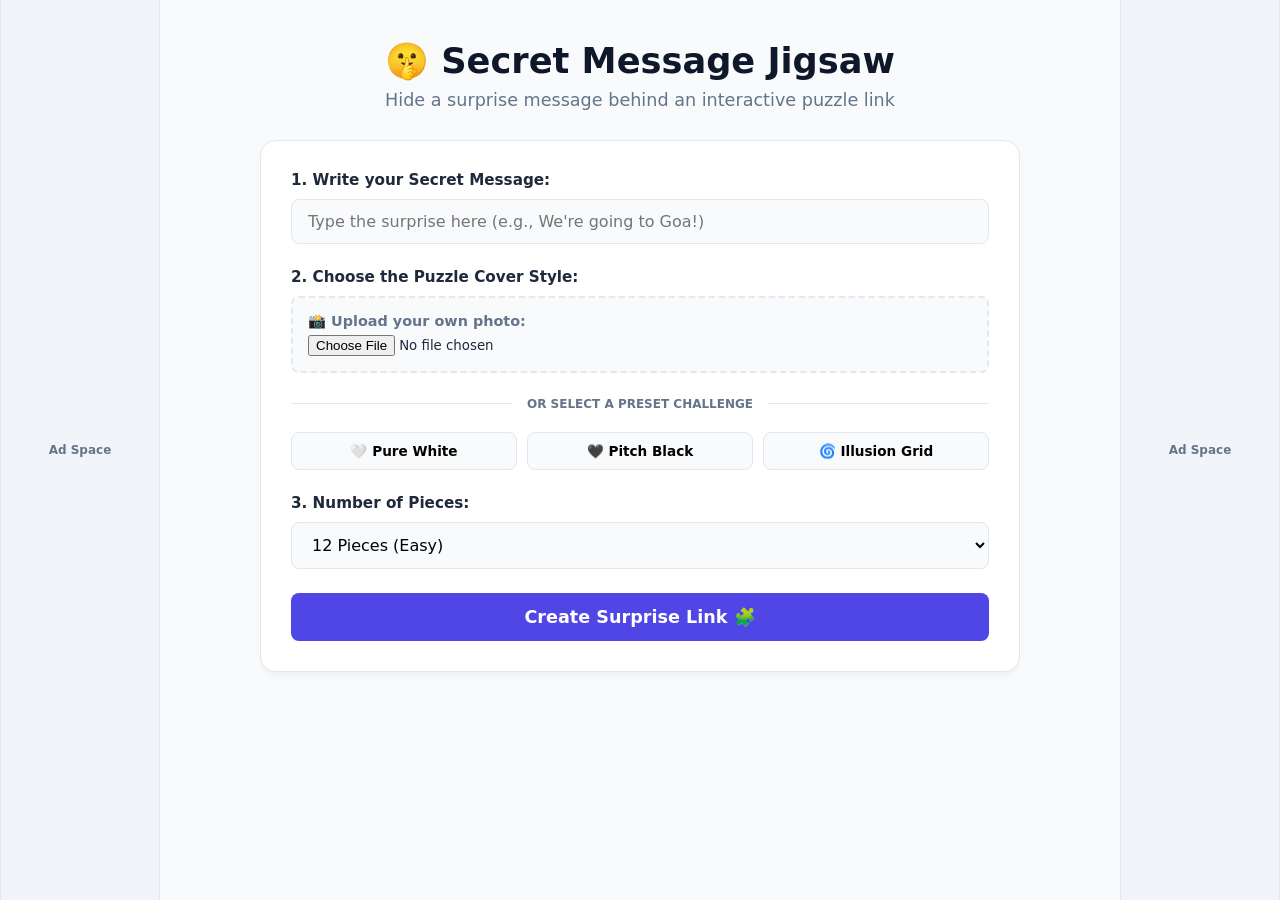
==== index.html @ 5c8bd925 "Initial commit: Multi-page puzzle configuration with fixed routing" ====
<!DOCTYPE html>
<html lang="en">
<head>
    <meta charset="UTF-8">
    <meta name="viewport" content="width=device-width, initial-scale=1.0">
    <title>Create a Secret Jigsaw Challenge</title>
    <link rel="stylesheet" href="styles.css">
</head>
<body>
    <div class="app-container">
        <div class="ad-slot sidebar-ad" id="ad-left-creator">
            <p>Ad Space</p>
        </div>

        <main class="main-content">
            <header>
                <h1>🤫 Secret Message Jigsaw</h1>
                <p class="subtitle">Hide a surprise message behind an interactive puzzle link</p>
            </header>

            <section class="form-card">
                <div class="form-group">
                    <label for="secret-message">1. Write your Secret Message:</label>
                    <input type="text" id="secret-message" placeholder="Type the surprise here (e.g., We're going to Goa!)" maxlength="150">
                </div>

                <div class="form-group">
                    <label>2. Choose the Puzzle Cover Style:</label>
                    
                    <div class="upload-box">
                        <span class="upload-label">📸 Upload your own photo:</span>
                        <input type="file" id="image-upload" accept="image/*">
                    </div>

                    <div class="divider"><span>OR SELECT A PRESET CHALLENGE</span></div>

                    <div class="preset-grid">
                        <button type="button" class="preset-btn" data-preset="white">🤍 Pure White</button>
                        <button type="button" class="preset-btn" data-preset="black">🖤 Pitch Black</button>
                        <button type="button" class="preset-btn" data-preset="illusion">🌀 Illusion Grid</button>
                    </div>
                </div>

                <div class="form-group">
                    <label for="piece-count">3. Number of Pieces:</label>
                    <select id="piece-count">
                        <option value="12">12 Pieces (Easy)</option>
                        <option value="24">24 Pieces (Medium)</option>
                        <option value="36">36 Pieces (Hard)</option>
                        <option value="50">50 Pieces (Expert)</option>
                    </select>
                </div>

                <button id="generate-btn" class="primary-btn">Create Surprise Link 🧩</button>
                
                <div id="link-output-container" class="hidden animate-fade">
                    <label>Your Link is Ready! Share it with your friend:</label>
                    <div class="copy-input-group">
                        <input type="text" id="shareable-link" readonly>
                        <button id="copy-btn">Copy</button>
                    </div>
                </div>
            </section>
        </main>

        <div class="ad-slot sidebar-ad" id="ad-right-creator">
            <p>Ad Space</p>
        </div>
    </div>

    <script src="creator.js"></script>
</body>
</html>
---- styles.css ----
:root {
    --primary: #4f46e5;
    --primary-hover: #4338ca;
    --bg-main: #f8fafc;
    --surface: #ffffff;
    --border: #e2e8f0;
    --text: #1e293b;
    --text-light: #64748b;
}

* { box-sizing: border-box; margin: 0; padding: 0; font-family: system-ui, -apple-system, BlinkMacSystemFont, 'Segoe UI', Roboto, Oxygen, Ubuntu, Cantarell, sans-serif; }
body { background-color: var(--bg-main); color: var(--text); }

.app-container { display: flex; justify-content: space-between; min-height: 100vh; }
.ad-slot { background-color: #f1f5f9; display: flex; align-items: center; justify-content: center; color: var(--text-light); font-size: 12px; font-weight: bold; border-left: 1px solid var(--border); border-right: 1px solid var(--border); }
.sidebar-ad { width: 160px; min-height: 600px; flex-shrink: 0; }

.main-content { flex: 1; max-width: 800px; padding: 40px 20px; margin: 0 auto; text-align: center; }
header h1 { font-size: 2.2rem; font-weight: 800; margin-bottom: 8px; color: #0f172a; }
.subtitle { color: var(--text-light); margin-bottom: 30px; font-size: 1.1rem; }

.form-card, .game-wrapper { background: var(--surface); padding: 30px; border-radius: 16px; border: 1px solid var(--border); box-shadow: 0 4px 6px -1px rgba(0,0,0,0.05); }
.form-group { margin-bottom: 24px; text-align: left; }
label { display: block; font-weight: 600; margin-bottom: 10px; font-size: 0.95rem; }

input[type="text"], select { width: 100%; padding: 12px 16px; border: 1px solid var(--border); border-radius: 8px; font-size: 1rem; background: var(--bg-main); outline: none; }
input[type="text"]:focus { border-color: var(--primary); background: #fff; }

.upload-box { border: 2px dashed var(--border); padding: 15px; border-radius: 8px; background: var(--bg-main); }
.upload-label { font-size: 0.9rem; font-weight: 600; display: block; margin-bottom: 5px; color: var(--text-light); }

.divider { text-align: center; margin: 20px 0; position: relative; }
.divider::before { content: ""; position: absolute; left: 0; top: 50%; width: 100%; height: 1px; background: var(--border); z-index: 1; }
.divider span { background: var(--surface); padding: 0 15px; font-size: 0.75rem; font-weight: 700; color: var(--text-light); position: relative; z-index: 2; }

.preset-grid { display: flex; gap: 10px; }
.preset-btn { flex: 1; padding: 10px; border: 1px solid var(--border); background: var(--bg-main); border-radius: 8px; font-weight: 600; font-size: 0.85rem; cursor: pointer; transition: all 0.2s; }
.preset-btn:hover { background: #e2e8f0; }
.preset-btn.active { background: #0f172a; color: white; border-color: #0f172a; }

.primary-btn { width: 100%; background: var(--primary); color: white; padding: 14px; border: none; border-radius: 8px; font-size: 1.1rem; font-weight: 700; cursor: pointer; transition: background 0.2s; }
.primary-btn:hover { background: var(--primary-hover); }

#link-output-container { margin-top: 25px; padding-top: 20px; border-top: 1px solid var(--border); text-align: left; }
.copy-input-group { display: flex; gap: 10px; margin-top: 8px; }
.copy-input-group input { flex: 1; font-family: monospace; font-size: 0.9rem; color: var(--text-light); }
#copy-btn { background: #0f172a; color: white; border: none; padding: 0 20px; border-radius: 8px; font-weight: 600; cursor: pointer; }

/* Game Area Components */
.game-container { position: relative; width: 600px; height: 450px; margin: 0 auto 25px auto; border-radius: 12px; overflow: hidden; background: #0f172a; border: 2px solid #0f172a; }
#secret-reveal-layer { position: absolute; width: 100%; height: 100%; display: flex; align-items: center; justify-content: center; font-size: 2.2rem; font-weight: 800; color: #38bdf8; text-align: center; padding: 30px; background: #0f172a; z-index: 1; word-break: break-word; }
#canvas-container { position: absolute; width: 100%; height: 100%; z-index: 2; }

.control-row { display: flex; justify-content: center; gap: 15px; }
.secondary-btn, .nav-btn { padding: 12px 24px; border-radius: 8px; font-weight: 600; text-decoration: none; font-size: 0.95rem; cursor: pointer; display: inline-block; }
.secondary-btn { background: #cbd5e1; border: none; color: var(--text); }
.nav-btn { background: var(--primary); color: white; }

.hidden { display: none !important; }
.animate-fade { animation: fadeIn 0.4s ease-in-out; }
@keyframes fadeIn { from { opacity: 0; transform: translateY(10px); } to { opacity: 1; transform: translateY(0); } }
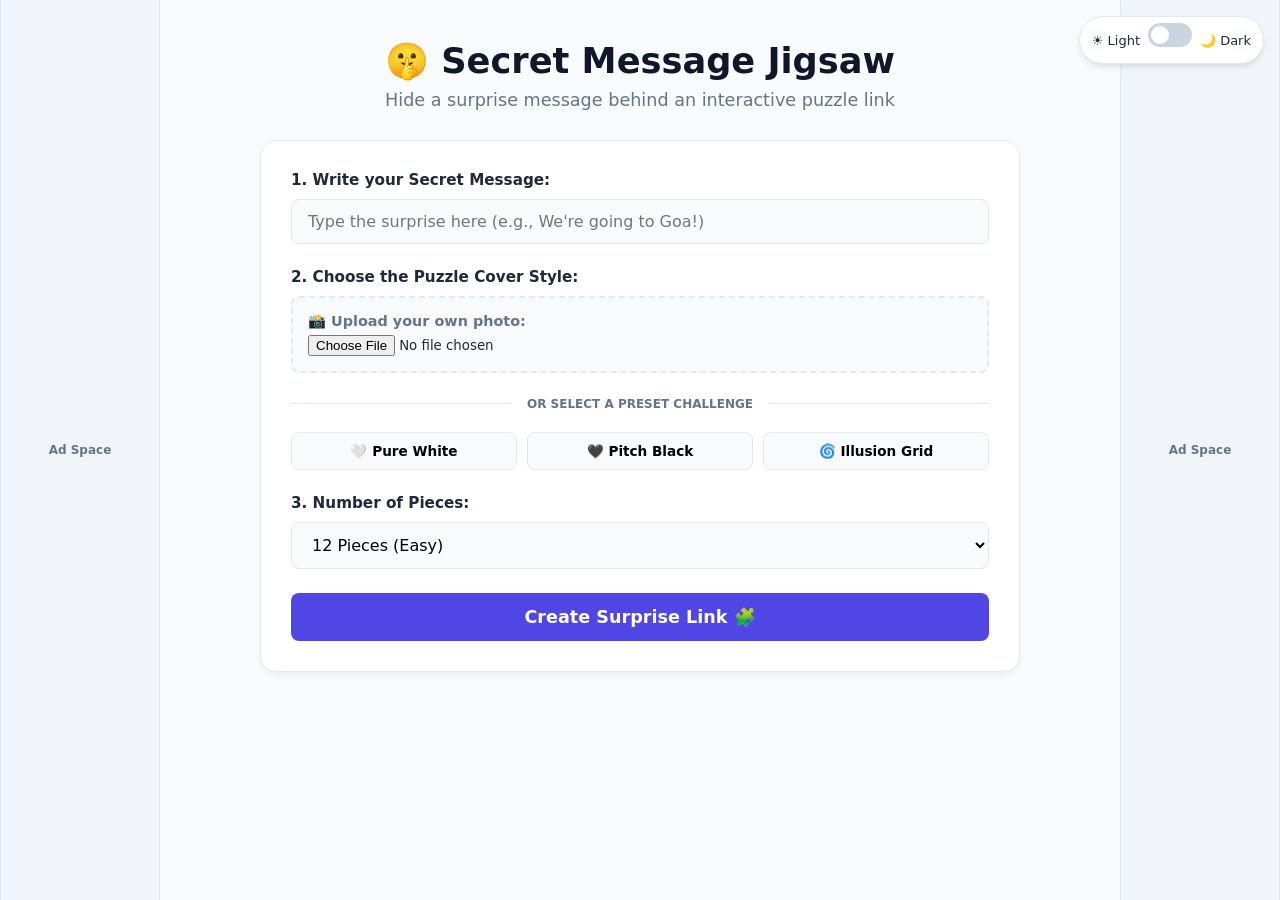
==== commit b544c6ae: "feat: darkmode button" ====
--- a/index.html
+++ b/index.html
@@ -7,6 +7,15 @@
     <link rel="stylesheet" href="styles.css">
 </head>
 <body>
+    <div class="theme-toggle-container">
+        <span class="theme-label-text">☀️ Light</span>
+        <label class="switch-toggle-wrapper">
+            <input type="checkbox" id="dark-mode-checkbox">
+            <span class="toggle-slider-button"></span>
+        </label>
+        <span class="theme-label-text">🌙 Dark</span>
+    </div>
+
     <div class="app-container">
         <div class="ad-slot sidebar-ad" id="ad-left-creator">
             <p>Ad Space</p>
@@ -55,10 +64,11 @@
                 
                 <div id="link-output-container" class="hidden animate-fade">
                     <label>Your Link is Ready! Share it with your friend:</label>
-                    <div class="copy-input-group">
-                        <input type="text" id="shareable-link" readonly>
-                        <button id="copy-btn">Copy</button>
-                    </div>
+                  <div class="copy-input-group" style="display: flex; gap: 8px; align-items: center;">
+                <input type="text" id="shareable-link" readonly style="flex-grow: 1;">
+                <button id="copy-btn">Copy</button>
+                <a id="visit-btn" href="#" target="_blank" style="display: none; padding: 6px 12px; background-color: #4f46e5; color: white; text-decoration: none; border-radius: 4px; font-size: 14px; font-weight: 500;">Visit</a>
+            </div>
                 </div>
             </section>
         </main>
--- a/styles.css
+++ b/styles.css
@@ -6,6 +6,15 @@
     --border: #e2e8f0;
     --text: #1e293b;
     --text-light: #64748b;
+}
+
+/* Swaps your color palette variables when dark mode is enabled */
+body.dark-mode {
+    --bg-main: #0f172a;       /* Deep slate background */
+    --surface: #1e293b;       /* Card background */
+    --border: #334155;        /* Dark panel borders */
+    --text: #f8fafc;          /* Bright readable text */
+    --text-light: #94a3b8;    /* Soft muted labels */
 }
 
 * { box-sizing: border-box; margin: 0; padding: 0; font-family: system-ui, -apple-system, BlinkMacSystemFont, 'Segoe UI', Roboto, Oxygen, Ubuntu, Cantarell, sans-serif; }
@@ -58,4 +67,68 @@
 
 .hidden { display: none !important; }
 .animate-fade { animation: fadeIn 0.4s ease-in-out; }
-@keyframes fadeIn { from { opacity: 0; transform: translateY(10px); } to { opacity: 1; transform: translateY(0); } }+@keyframes fadeIn { from { opacity: 0; transform: translateY(10px); } to { opacity: 1; transform: translateY(0); } }
+
+/* --- FLOATING TOGGLE SWITCH UI LAYOUT --- */
+.theme-toggle-container {
+    position: fixed;
+    top: 16px;
+    right: 16px;
+    display: flex;
+    align-items: center;
+    gap: 8px;
+    z-index: 9999;
+    background-color: var(--surface);
+    border: 1px solid var(--border);
+    padding: 6px 12px;
+    border-radius: 30px;
+    box-shadow: 0 4px 6px -1px rgb(0 0 0 / 0.1);
+    transition: background-color 0.3s ease, border-color 0.3s ease;
+}
+
+.theme-label-text {
+    font-size: 13px;
+    font-weight: 500;
+}
+
+.switch-toggle-wrapper {
+    position: relative;
+    display: inline-block;
+    width: 44px;
+    height: 24px;
+}
+
+.switch-toggle-wrapper input {
+    opacity: 0;
+    width: 0;
+    height: 0;
+}
+
+.toggle-slider-button {
+    position: absolute;
+    cursor: pointer;
+    top: 0; left: 0; right: 0; bottom: 0;
+    background-color: #cbd5e1;
+    transition: .3s;
+    border-radius: 24px;
+}
+
+.toggle-slider-button:before {
+    position: absolute;
+    content: "";
+    height: 18px;
+    width: 18px;
+    left: 3px;
+    bottom: 3px;
+    background-color: white;
+    transition: .3s;
+    border-radius: 50%;
+}
+
+input:checked + .toggle-slider-button {
+    background-color: var(--primary);
+}
+
+input:checked + .toggle-slider-button:before {
+    transform: translateX(20px);
+}
